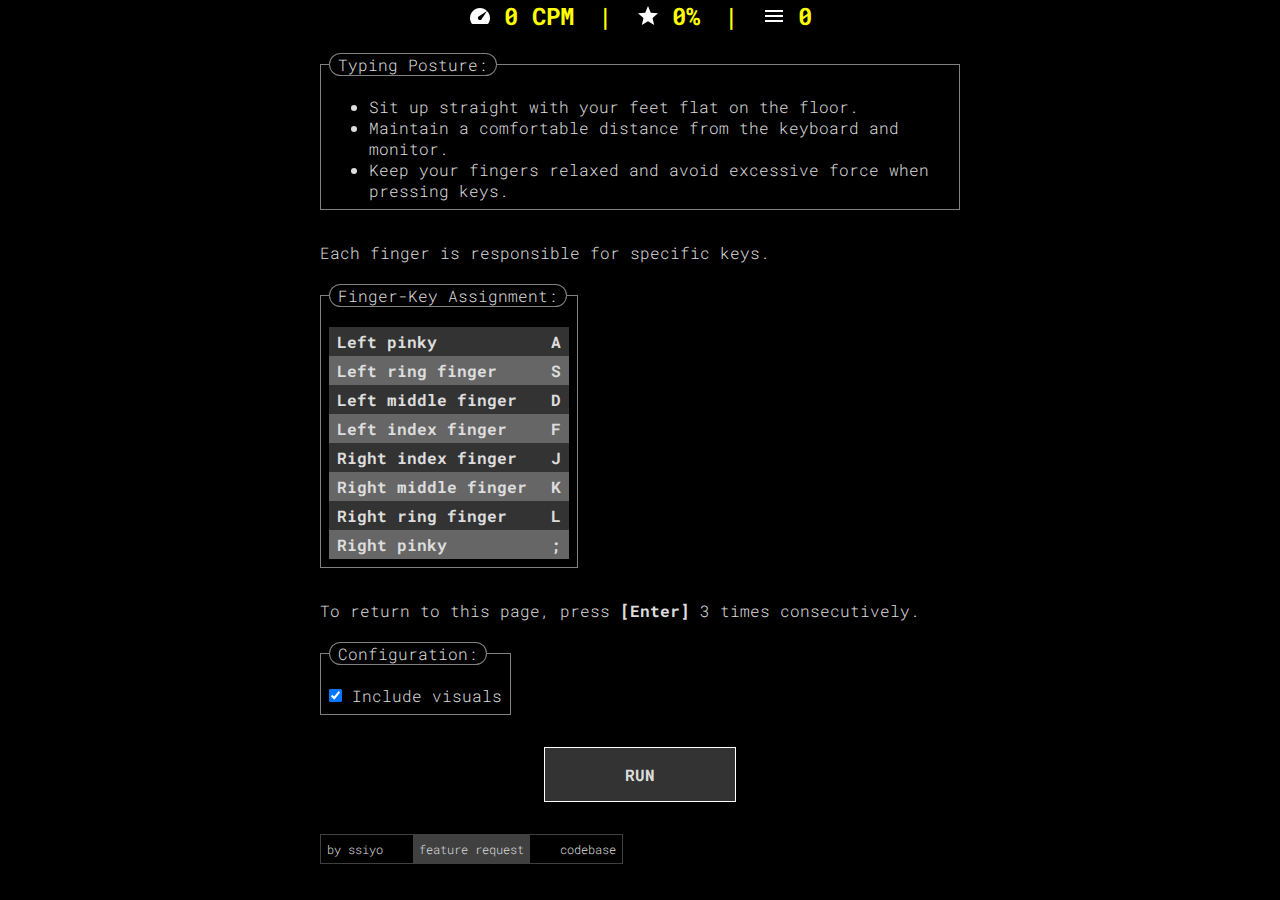
==== index.html @ 26d264a7 "redesigned home page" ====
<!DOCTYPE html>
<html>
    <head>
        <!-- Google tag (gtag.js) -->
        <script async src="https://www.googletagmanager.com/gtag/js?id=G-Z5C218RQCH"></script>
        <script>
        window.dataLayer = window.dataLayer || [];
        function gtag(){dataLayer.push(arguments);}
        gtag('js', new Date());

        gtag('config', 'G-Z5C218RQCH');
        </script>
        <!-- END OF Google tag -->

        <title>Yadan</title>
        <link rel="icon" type="image/png" href="icon.png" />
        <link rel="stylesheet" href="font.css" />
        <link rel="stylesheet" href="style.css" />
        <style>
            #best img {
                opacity: 1;
            }
            #best,
            #best span {
                color: yellow;
            }
            section {
                border: 1px solid rgba(255, 255, 255, 0.5);
                padding: 0.5em;
                margin: 2em 0;
                width: fit-content;
                display: flex;
                flex-direction: column;
            }
            section > span:first-child {
                position: relative;
                transform: translateY(-1.25em);
                background-color: black;
                padding: 0 0.5em;
                width: fit-content;
                border: 1px solid rgba(255, 255, 255, 0.5);
                border-radius: 1em;
            }
            table {
                border-spacing: 0;
            }
            td {
                padding: 0.25em 0.5em;
                color: inherit;
                font-weight: bold;
            }
            td:nth-child(2) {
                padding-left: 1em;
            }
            tr:nth-child(even) {
                background-color: rgba(255, 255, 255, 0.4);
            }
            tr:nth-child(odd) {
                background-color: rgba(255, 255, 255, 0.2);
            }

            button {
                display: block;
                margin: 0 auto;
                padding: 1em 5em;
                font-size: 100%;
                font-weight: bold;
                text-transform: uppercase;
                border: none;

                background-color: #333;
                border: 1px solid white;

                cursor: pointer;
            }
            button:hover {
                background-color: white;
                color: black;
            }

            #sign {
                display: flex;
                align-items: center;
                gap: 1.5em;
                border: 1px solid rgba(255, 255, 255, 0.25);
                width: fit-content;
                margin-top: 2em;
            }

            #sign a {
                padding: 0.5em;
                font-size: 12px;
                text-decoration: none;
            }
            #sign a:nth-child(even) {
                background-color: rgba(255, 255, 255, 0.25);
            }
            #sign a:hover {
                text-decoration: underline;
            }
        </style>
        <link href="app.webmanifest" rel="manifest" />
        <script src="register-sw.js"></script>
    </head>

    <body>
        <h1 id="best">
            <span>
                <img src="svg/speed.svg" />
                <span><span id="best-speed">0</span> CPM</span>
            </span>
            |
            <span>
                <img src="svg/grade.svg" />
                <span> <span id="best-accuracy">0</span>%</span>
            </span>
            |
            <span>
                <img src="svg/menu.svg" />
                <span><span id="best-lines-count">0</span></span>
            </span>
        </h1>
        <section>
            <span>Typing Posture:</span>
            <ul>
                <li>Sit up straight with your feet flat on the floor.</li>
                <li>
                    Maintain a comfortable distance from the keyboard and
                    monitor.
                </li>
                <li>
                    Keep your fingers relaxed and avoid excessive force when
                    pressing keys.
                </li>
            </ul>
        </section>

        <span>Each finger is responsible for specific keys.</span>
        <section>
            <span>Finger-Key Assignment:</span>
            <table>
                <tr>
                    <td>Left pinky</td>
                    <td>A</td>
                </tr>
                <tr>
                    <td>Left ring finger</td>
                    <td>S</td>
                </tr>
                <tr>
                    <td>Left middle finger</td>
                    <td>D</td>
                </tr>
                <tr>
                    <td>Left index finger</td>
                    <td>F</td>
                </tr>
                <tr>
                    <td>Right index finger</td>
                    <td>J</td>
                </tr>
                <tr>
                    <td>Right middle finger</td>
                    <td>K</td>
                </tr>
                <tr>
                    <td>Right ring finger</td>
                    <td>L</td>
                </tr>
                <tr>
                    <td>Right pinky</td>
                    <td>;</td>
                </tr>
            </table>
        </section>

        <span>
            To return to this page, press <b>[Enter]</b> 3 times consecutively.
        </span>

        <section>
            <span>Configuration:</span>
            <label for="vfx">
                <input id="vfx" type="checkbox" checked />
                Include visuals
            </label>
        </section>

        <button onclick="startPractice()">run</button>

        <div id="sign">
            <a href="https://github.com/ssiyo" target="_blank"> by ssiyo </a>
            <a href="https://github.com/ssiyo/yadan/issues/new" target="_blank">
                feature request
            </a>
            <a href="https://github.com/ssiyo/yadan" target="_blank">
                codebase
            </a>
        </div>

        <script>
            function byid(id) {
                return document.getElementById(id);
            }
            function updateBestScore() {
                // get values from session
                byid("best-lines-count").textContent =
                    sessionStorage.getItem("best-lines-count") || 0;
                byid("best-speed").textContent =
                    sessionStorage.getItem("best-speed") || 0;
                byid("best-accuracy").textContent =
                    sessionStorage.getItem("best-accuracy") || 0;
            }
            function startPractice() {
                sessionStorage.setItem(
                    "include-vfx",
                    document.getElementById("vfx").checked
                );
                location.href = "practice.html";
            }
            updateBestScore();
        </script>
    </body>
</html>
---- font.css ----
* {
    font-family: RobotoMono;
}

/* Regular */
@font-face {
    font-family: "RobotoMono";
    src: url("fonts/RobotoMono-Light.ttf") format("truetype");
    font-display: swap;
}

/* Bold */
@font-face {
    font-family: "RobotoMono";
    src: url("fonts/RobotoMono-Bold.ttf") format("truetype");
    font-weight: bold;
    font-display: swap;
}

/* Italic */
@font-face {
    font-family: "RobotoMono";
    src: url("fonts/RobotoMono-Italic.ttf") format("truetype");
    font-style: italic;
    font-display: swap;
}
---- style.css ----
.hidden {
    display: none !important;
}
* {
    background-color: transparent;
    color: #ddd;
    box-sizing: border-box;
    margin: 0;
}

body {
    background-color: black;
    max-width: 40em;
    margin: 0 auto;
}

h1 {
    margin: 0;
    text-align: center;
    font-size: x-large;
    display: flex;
    align-items: center;
    justify-content: center;
    gap: 1em;
}
h1 > span {
    display: flex;
    align-items: center;
    justify-content: center;
    gap: 0.5em;
}
#best span,
#best {
    color: #550;
}
#best img {
    opacity: 0.25;
}
#keyboard {
    display: flex;
    flex-direction: column;
    border-top: 1px solid grey;
}
#keyboard,
.keys-line {
    gap: 0.1em;
}
.keys-line {
    min-height: 1.5em;
    display: flex;
    justify-content: space-between;
}
.keys-line span {
    width: 100%;
    display: flex;
    justify-content: center;
    align-items: center;
    padding: 0.5em 0;
    font-weight: bold;
    border: 1px solid #333;
    opacity: 0.5;
}
.pinky {
    background-color: #900;
}
.ring {
    background-color: #990;
}
.middle {
    background-color: #090;
}
.lpointer {
    background-color: #909;
}
.rpointer {
    background-color: #009;
}

span.pinky,
span.ring,
span.middle,
span.lpointer,
span.rpointer {
    opacity: 1;
}
.keys-line .pressed {
    opacity: 0.2;
}

#to-type {
    padding: 4em 0;
    display: flex;
    justify-content: center;
    align-items: center;
}

#to-type.yah {
    animation: yah 0.2s forwards;
}
#to-type.nah {
    animation: nah 0.2s forwards;
}
/* HAH is for beating the top score */
#to-type.hah {
    animation: hah 0.2s forwards;
}
@keyframes hah {
    50% {
        background-color: rgba(255, 255, 0, 0.1);
    }
}

@keyframes yah {
    50% {
        background-color: rgba(0, 255, 0, 0.1);
    }
}
@keyframes nah {
    50% {
        background-color: rgba(255, 0, 0, 0.1);
    }
}

#to-type pre {
    font-size: 22px;
    margin: 0;
}
#to-type pre .correct {
    background-color: #050;
    opacity: 0.5;
}
#to-type pre span.incorrect {
    background-color: #500;
    opacity: 0.5;
}
#to-type pre span.current {
    border-left: 3px solid white;
}
#to-type pre span {
    padding: 0 0.2em;
    opacity: 1;
}

#CapsLock {
    padding-left: 1.75em;
    padding-right: 1.75em;
}
#Tab {
    padding-left: 1.25em;
    padding-right: 1.25em;
}
#LShift {
    padding: 0 0.5em;
}
#RShift {
    padding-left: 1.75em;
    padding-right: 1.75em;
}
#Space-bar {
    padding-left: 6em;
    padding-right: 6em;
}
#A,
#S,
#D,
#F,
#J,
#K,
#L,
#\; {
    border-color: white;
}

img {
    min-width: 24px;
    min-height: 24px;
}
#RCtrl,
#LCtrl,
#RShift,
#LShift {
    font-size: 14px;
}
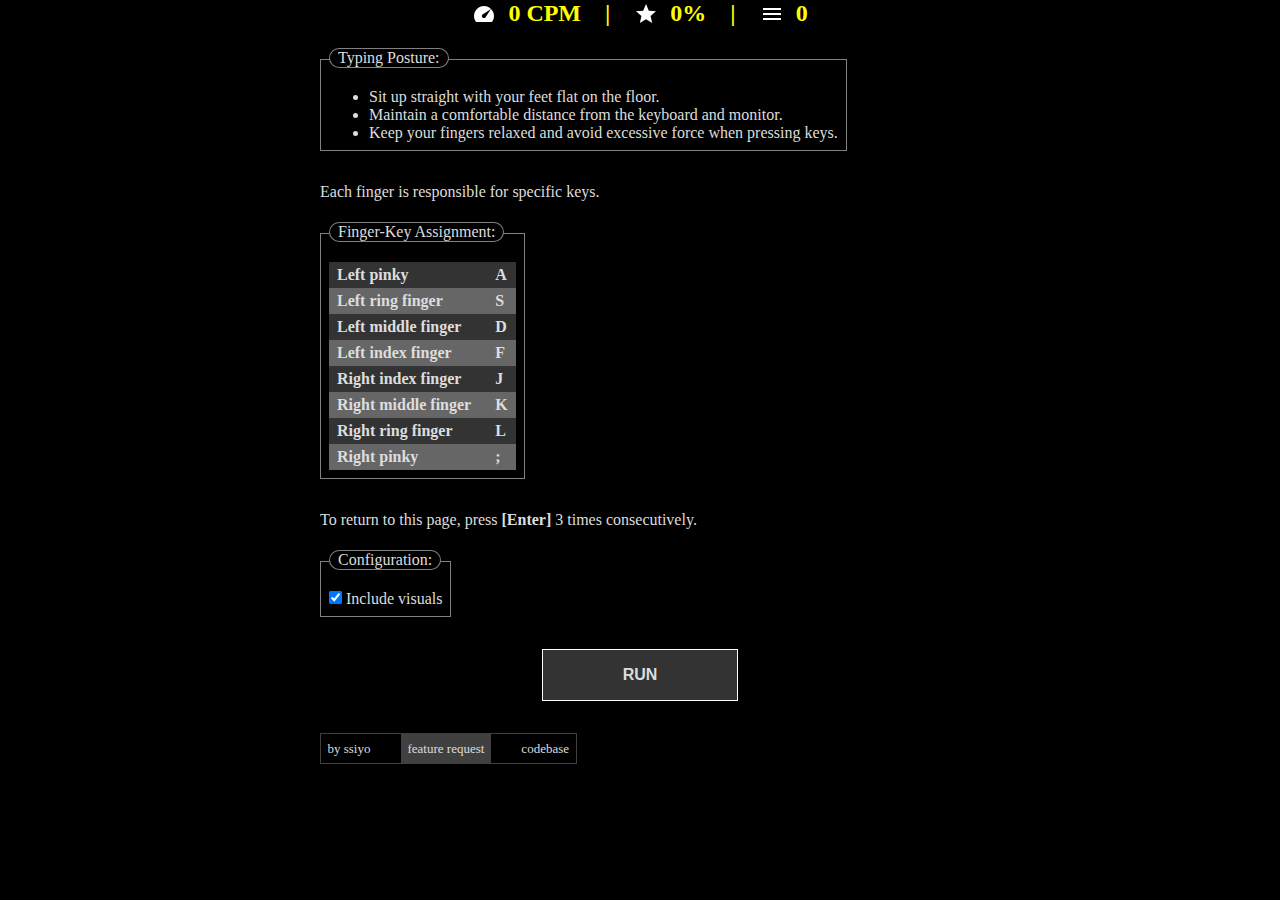
==== commit 9c8de8ff: "font preloading" ====
--- a/index.html
+++ b/index.html
@@ -2,19 +2,23 @@
 <html>
     <head>
         <!-- Google tag (gtag.js) -->
-        <script async src="https://www.googletagmanager.com/gtag/js?id=G-Z5C218RQCH"></script>
+        <script
+            async
+            src="https://www.googletagmanager.com/gtag/js?id=G-Z5C218RQCH"
+        ></script>
         <script>
-        window.dataLayer = window.dataLayer || [];
-        function gtag(){dataLayer.push(arguments);}
-        gtag('js', new Date());
-
-        gtag('config', 'G-Z5C218RQCH');
+            window.dataLayer = window.dataLayer || [];
+            function gtag() {
+                dataLayer.push(arguments);
+            }
+            gtag("js", new Date());
+
+            gtag("config", "G-Z5C218RQCH");
         </script>
         <!-- END OF Google tag -->
 
         <title>Yadan</title>
         <link rel="icon" type="image/png" href="icon.png" />
-        <link rel="stylesheet" href="font.css" />
         <link rel="stylesheet" href="style.css" />
         <style>
             #best img {
@@ -89,7 +93,7 @@
 
             #sign a {
                 padding: 0.5em;
-                font-size: 12px;
+                font-size: small;
                 text-decoration: none;
             }
             #sign a:nth-child(even) {
@@ -99,8 +103,26 @@
                 text-decoration: underline;
             }
         </style>
+        <link rel="preload" as="style" href="font.css" />
+        <link
+            rel="preload"
+            href="fonts/RobotoMono-Bold.ttf"
+            as="font"
+            type="font/ttf"
+        />
+        <link
+            rel="preload"
+            href="fonts/RobotoMono-Italic.ttf"
+            as="font"
+            type="font/ttf"
+        />
+        <link
+            rel="preload"
+            href="fonts/RobotoMono-Light.ttf"
+            as="font"
+            type="font/ttf"
+        />
         <link href="app.webmanifest" rel="manifest" />
-        <script src="register-sw.js"></script>
     </head>
 
     <body>
@@ -206,10 +228,12 @@
                 // get values from session
                 byid("best-lines-count").textContent =
                     sessionStorage.getItem("best-lines-count") || 0;
-                byid("best-speed").textContent =
-                    sessionStorage.getItem("best-speed") || 0;
-                byid("best-accuracy").textContent =
-                    sessionStorage.getItem("best-accuracy") || 0;
+                byid("best-speed").textContent = Math.floor(
+                    sessionStorage.getItem("best-speed") || 0
+                );
+                byid("best-accuracy").textContent = Math.floor(
+                    (sessionStorage.getItem("best-accuracy") || 0) * 100
+                );
             }
             function startPractice() {
                 sessionStorage.setItem(
@@ -220,5 +244,6 @@
             }
             updateBestScore();
         </script>
-    </body>
+    	<script src="register-sw.js"></script>
+	</body>
 </html>
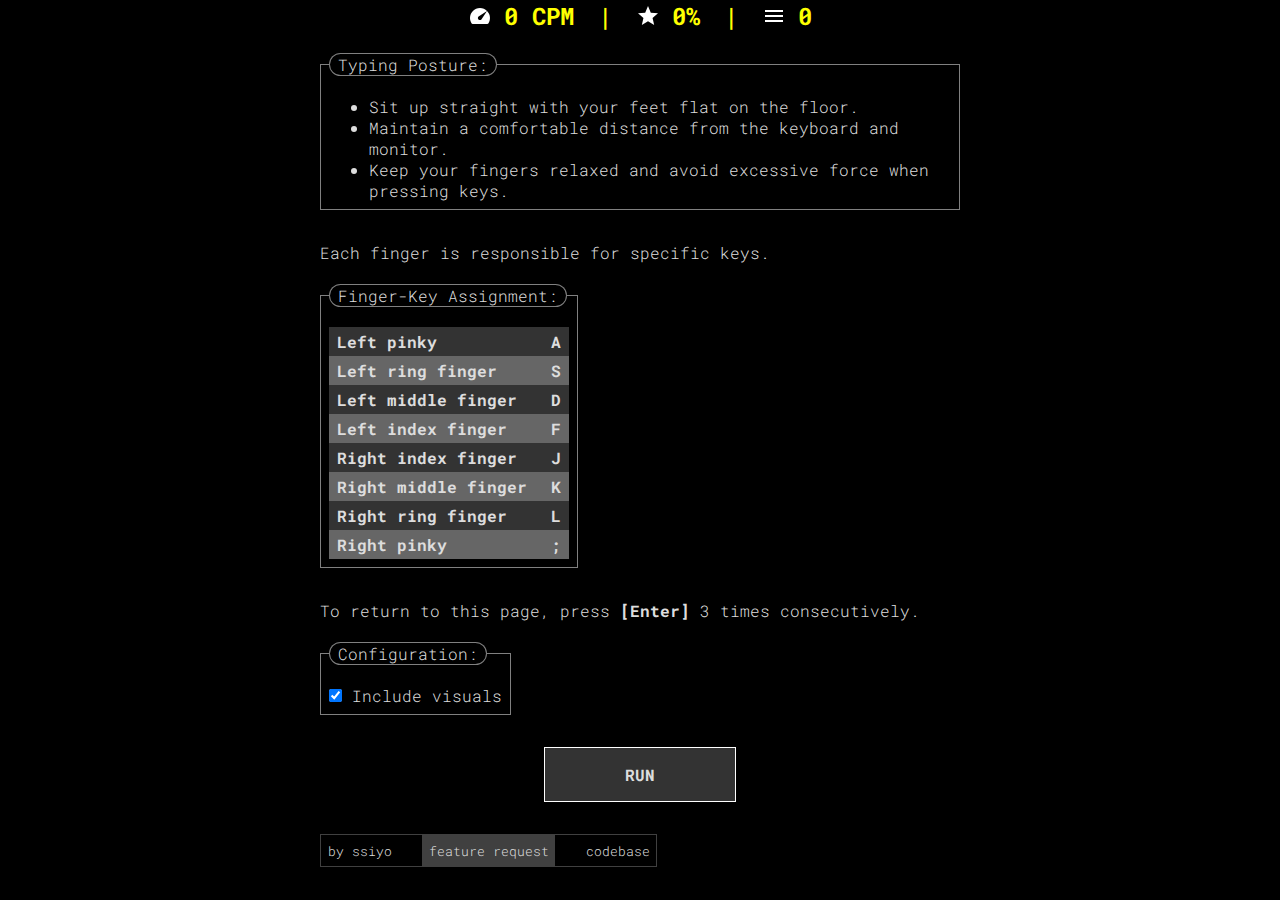
==== commit 68141ea8: "new icon" ====
--- a/index.html
+++ b/index.html
@@ -19,6 +19,7 @@
 
         <title>Yadan</title>
         <link rel="icon" type="image/png" href="icon.png" />
+        <link rel="stylesheet" href="font.css" />
         <link rel="stylesheet" href="style.css" />
         <style>
             #best img {
@@ -103,26 +104,26 @@
                 text-decoration: underline;
             }
         </style>
-        <link rel="preload" as="style" href="font.css" />
+        <link href="app.webmanifest" rel="manifest" />
+        <script src="register-sw.js"></script>
         <link
             rel="preload"
-            href="fonts/RobotoMono-Bold.ttf"
+            href="./fonts/RobotoMono-Bold.ttf"
             as="font"
             type="font/ttf"
         />
         <link
             rel="preload"
-            href="fonts/RobotoMono-Italic.ttf"
+            href="./fonts/RobotoMono-Italic.ttf"
             as="font"
             type="font/ttf"
         />
         <link
             rel="preload"
-            href="fonts/RobotoMono-Light.ttf"
+            href="./fonts/RobotoMono-Light.ttf"
             as="font"
             type="font/ttf"
         />
-        <link href="app.webmanifest" rel="manifest" />
     </head>
 
     <body>
@@ -228,12 +229,10 @@
                 // get values from session
                 byid("best-lines-count").textContent =
                     sessionStorage.getItem("best-lines-count") || 0;
-                byid("best-speed").textContent = Math.floor(
-                    sessionStorage.getItem("best-speed") || 0
-                );
-                byid("best-accuracy").textContent = Math.floor(
-                    (sessionStorage.getItem("best-accuracy") || 0) * 100
-                );
+                byid("best-speed").textContent =
+                    sessionStorage.getItem("best-speed") || 0;
+                byid("best-accuracy").textContent =
+                    sessionStorage.getItem("best-accuracy") || 0;
             }
             function startPractice() {
                 sessionStorage.setItem(
@@ -244,6 +243,5 @@
             }
             updateBestScore();
         </script>
-    	<script src="register-sw.js"></script>
-	</body>
+    </body>
 </html>
--- a/style.css
+++ b/style.css
@@ -94,9 +94,10 @@
     align-items: center;
 }
 
-#to-type.yah {
-    animation: yah 0.2s forwards;
-}
+/* #to-type.yah { */
+    /* no difference for accurate answers */
+    /* animation: yah 0.2s forwards; */
+/* } */
 #to-type.nah {
     animation: nah 0.2s forwards;
 }
@@ -110,11 +111,6 @@
     }
 }
 
-@keyframes yah {
-    50% {
-        background-color: rgba(0, 255, 0, 0.1);
-    }
-}
 @keyframes nah {
     50% {
         background-color: rgba(255, 0, 0, 0.1);
@@ -126,7 +122,7 @@
     margin: 0;
 }
 #to-type pre .correct {
-    background-color: #050;
+    background-color: rgba(255, 255, 255, 0.1);
     opacity: 0.5;
 }
 #to-type pre span.incorrect {
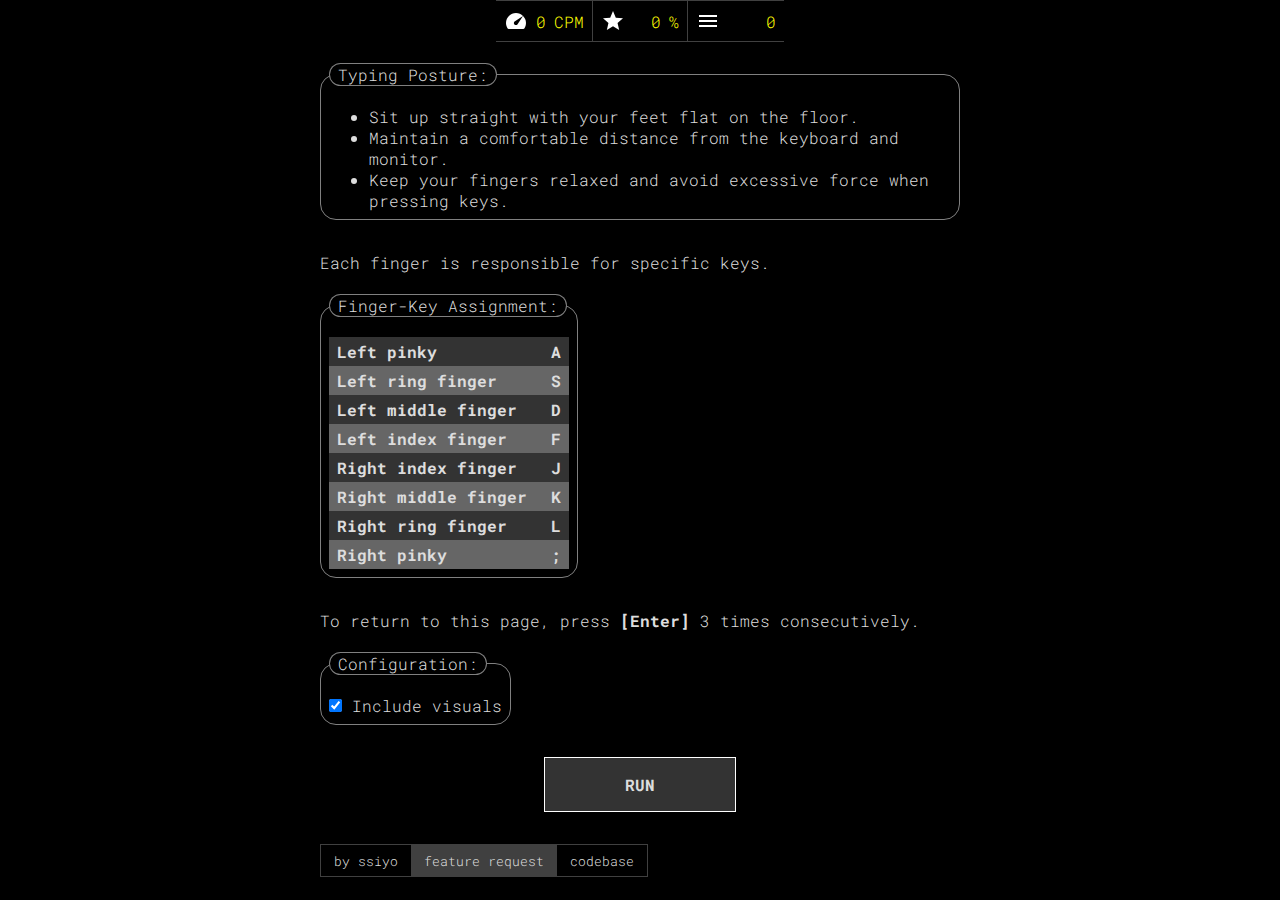
==== commit b217bb20: "rounded keys" ====
--- a/index.html
+++ b/index.html
@@ -1,247 +1,247 @@
 <!DOCTYPE html>
 <html>
-    <head>
-        <!-- Google tag (gtag.js) -->
-        <script
-            async
-            src="https://www.googletagmanager.com/gtag/js?id=G-Z5C218RQCH"
-        ></script>
-        <script>
-            window.dataLayer = window.dataLayer || [];
-            function gtag() {
-                dataLayer.push(arguments);
-            }
-            gtag("js", new Date());
-
-            gtag("config", "G-Z5C218RQCH");
-        </script>
-        <!-- END OF Google tag -->
-
-        <title>Yadan</title>
-        <link rel="icon" type="image/png" href="icon.png" />
-        <link rel="stylesheet" href="font.css" />
-        <link rel="stylesheet" href="style.css" />
-        <style>
-            #best img {
-                opacity: 1;
-            }
-            #best,
-            #best span {
-                color: yellow;
-            }
-            section {
-                border: 1px solid rgba(255, 255, 255, 0.5);
-                padding: 0.5em;
-                margin: 2em 0;
-                width: fit-content;
-                display: flex;
-                flex-direction: column;
-            }
-            section > span:first-child {
-                position: relative;
-                transform: translateY(-1.25em);
-                background-color: black;
-                padding: 0 0.5em;
-                width: fit-content;
-                border: 1px solid rgba(255, 255, 255, 0.5);
-                border-radius: 1em;
-            }
-            table {
-                border-spacing: 0;
-            }
-            td {
-                padding: 0.25em 0.5em;
-                color: inherit;
-                font-weight: bold;
-            }
-            td:nth-child(2) {
-                padding-left: 1em;
-            }
-            tr:nth-child(even) {
-                background-color: rgba(255, 255, 255, 0.4);
-            }
-            tr:nth-child(odd) {
-                background-color: rgba(255, 255, 255, 0.2);
-            }
-
-            button {
-                display: block;
-                margin: 0 auto;
-                padding: 1em 5em;
-                font-size: 100%;
-                font-weight: bold;
-                text-transform: uppercase;
-                border: none;
-
-                background-color: #333;
-                border: 1px solid white;
-
-                cursor: pointer;
-            }
-            button:hover {
-                background-color: white;
-                color: black;
-            }
-
-            #sign {
-                display: flex;
-                align-items: center;
-                gap: 1.5em;
-                border: 1px solid rgba(255, 255, 255, 0.25);
-                width: fit-content;
-                margin-top: 2em;
-            }
-
-            #sign a {
-                padding: 0.5em;
-                font-size: small;
-                text-decoration: none;
-            }
-            #sign a:nth-child(even) {
-                background-color: rgba(255, 255, 255, 0.25);
-            }
-            #sign a:hover {
-                text-decoration: underline;
-            }
-        </style>
-        <link href="app.webmanifest" rel="manifest" />
-        <script src="register-sw.js"></script>
-        <link
-            rel="preload"
-            href="./fonts/RobotoMono-Bold.ttf"
-            as="font"
-            type="font/ttf"
-        />
-        <link
-            rel="preload"
-            href="./fonts/RobotoMono-Italic.ttf"
-            as="font"
-            type="font/ttf"
-        />
-        <link
-            rel="preload"
-            href="./fonts/RobotoMono-Light.ttf"
-            as="font"
-            type="font/ttf"
-        />
-    </head>
-
-    <body>
-        <h1 id="best">
-            <span>
-                <img src="svg/speed.svg" />
-                <span><span id="best-speed">0</span> CPM</span>
-            </span>
-            |
-            <span>
-                <img src="svg/grade.svg" />
-                <span> <span id="best-accuracy">0</span>%</span>
-            </span>
-            |
-            <span>
-                <img src="svg/menu.svg" />
-                <span><span id="best-lines-count">0</span></span>
-            </span>
-        </h1>
-        <section>
-            <span>Typing Posture:</span>
-            <ul>
-                <li>Sit up straight with your feet flat on the floor.</li>
-                <li>
-                    Maintain a comfortable distance from the keyboard and
-                    monitor.
-                </li>
-                <li>
-                    Keep your fingers relaxed and avoid excessive force when
-                    pressing keys.
-                </li>
-            </ul>
-        </section>
-
-        <span>Each finger is responsible for specific keys.</span>
-        <section>
-            <span>Finger-Key Assignment:</span>
-            <table>
-                <tr>
-                    <td>Left pinky</td>
-                    <td>A</td>
-                </tr>
-                <tr>
-                    <td>Left ring finger</td>
-                    <td>S</td>
-                </tr>
-                <tr>
-                    <td>Left middle finger</td>
-                    <td>D</td>
-                </tr>
-                <tr>
-                    <td>Left index finger</td>
-                    <td>F</td>
-                </tr>
-                <tr>
-                    <td>Right index finger</td>
-                    <td>J</td>
-                </tr>
-                <tr>
-                    <td>Right middle finger</td>
-                    <td>K</td>
-                </tr>
-                <tr>
-                    <td>Right ring finger</td>
-                    <td>L</td>
-                </tr>
-                <tr>
-                    <td>Right pinky</td>
-                    <td>;</td>
-                </tr>
-            </table>
-        </section>
-
-        <span>
-            To return to this page, press <b>[Enter]</b> 3 times consecutively.
+
+<head>
+    <!-- Google tag (gtag.js) -->
+    <script async src="https://www.googletagmanager.com/gtag/js?id=G-Z5C218RQCH"></script>
+    <script>
+        window.dataLayer = window.dataLayer || [];
+        function gtag() {
+            dataLayer.push(arguments);
+        }
+        gtag("js", new Date());
+
+        gtag("config", "G-Z5C218RQCH");
+    </script>
+    <!-- END OF Google tag -->
+    <title>Yadan</title>
+    <link rel="icon" type="image/png" href="icon.png" />
+    <link rel="stylesheet" href="font.css" />
+    <link rel="stylesheet" href="style.css" />
+    <style>
+        #scores-container>span:nth-child(4) *,
+        #scores-container>span:nth-child(5) *,
+        #scores-container>span:nth-child(6) * {
+            opacity: 1;
+        }
+
+        section {
+            border: 1px solid rgba(255, 255, 255, 0.5);
+            border-radius: 1em;
+            padding: 0.5em;
+            margin: 2em 0;
+            width: fit-content;
+            display: flex;
+            flex-direction: column;
+        }
+
+        section>span:first-child {
+            position: relative;
+            transform: translateY(-1.25em);
+            background-color: black;
+            padding: 0 0.5em;
+            width: fit-content;
+            border: 1px solid rgba(255, 255, 255, 0.5);
+            border-radius: 1em;
+        }
+
+        table {
+            border-spacing: 0;
+        }
+
+        td {
+            padding: 0.25em 0.5em;
+            color: inherit;
+            font-weight: bold;
+        }
+
+        td:nth-child(2) {
+            padding-left: 1em;
+        }
+
+        tr:nth-child(even) {
+            background-color: rgba(255, 255, 255, 0.4);
+        }
+
+        tr:nth-child(odd) {
+            background-color: rgba(255, 255, 255, 0.2);
+        }
+
+        button {
+            display: block;
+            margin: 0 auto;
+            padding: 1em 5em;
+            font-size: 100%;
+            font-weight: bold;
+            text-transform: uppercase;
+            border: none;
+
+            background-color: #333;
+            border: 1px solid white;
+
+            cursor: pointer;
+        }
+
+        button:hover {
+            background-color: white;
+            color: black;
+        }
+
+        #sign {
+            display: flex;
+            align-items: center;
+            border: 1px solid rgba(255, 255, 255, 0.25);
+            width: fit-content;
+            margin-top: 2em;
+        }
+
+        #sign a {
+            padding: 0.5em 1em;
+            font-size: small;
+            text-decoration: none;
+        }
+
+        #sign a:nth-child(even) {
+            background-color: rgba(255, 255, 255, 0.25);
+        }
+
+        #sign a:hover {
+            text-decoration: underline;
+        }
+
+        .score-grid {
+            display: grid;
+            grid-template-columns: 1fr 1fr;
+            gap: 0.5em;
+        }
+    </style>
+    <link href="app.webmanifest" rel="manifest" />
+</head>
+
+<body>
+    <div id="scores-container">
+        <span class="hidden" id="current-speed"></span>
+        <span class="hidden" id="current-accuracy"></span>
+        <span class="hidden" id="current-lines-count"></span>
+
+        <span id="best-speed">
+            <img src="svg/speed.svg" />
+            <span class="num"></span>
+            <span>CPM</span>
         </span>
-
-        <section>
-            <span>Configuration:</span>
-            <label for="vfx">
-                <input id="vfx" type="checkbox" checked />
-                Include visuals
-            </label>
-        </section>
-
-        <button onclick="startPractice()">run</button>
-
-        <div id="sign">
-            <a href="https://github.com/ssiyo" target="_blank"> by ssiyo </a>
-            <a href="https://github.com/ssiyo/yadan/issues/new" target="_blank">
-                feature request
-            </a>
-            <a href="https://github.com/ssiyo/yadan" target="_blank">
-                codebase
-            </a>
-        </div>
-
-        <script>
-            function byid(id) {
-                return document.getElementById(id);
-            }
-            function updateBestScore() {
-                // get values from session
-                byid("best-lines-count").textContent =
-                    sessionStorage.getItem("best-lines-count") || 0;
-                byid("best-speed").textContent =
-                    sessionStorage.getItem("best-speed") || 0;
-                byid("best-accuracy").textContent =
-                    sessionStorage.getItem("best-accuracy") || 0;
-            }
-            function startPractice() {
-                sessionStorage.setItem(
-                    "include-vfx",
-                    document.getElementById("vfx").checked
-                );
-                location.href = "practice.html";
-            }
-            updateBestScore();
-        </script>
-    </body>
-</html>
+        <span id="best-accuracy">
+            <img src="svg/grade.svg" />
+            <span class="num"></span>
+            <span>%</span>
+        </span>
+        <span id="best-lines-count">
+            <img src="svg/menu.svg" />
+            <span class="num"></span>
+        </span>
+    </div>
+    <section>
+        <span>Typing Posture:</span>
+        <ul>
+            <li>Sit up straight with your feet flat on the floor.</li>
+            <li>
+                Maintain a comfortable distance from the keyboard and
+                monitor.
+            </li>
+            <li>
+                Keep your fingers relaxed and avoid excessive force when
+                pressing keys.
+            </li>
+        </ul>
+    </section>
+
+    <span>Each finger is responsible for specific keys.</span>
+    <section>
+        <span>Finger-Key Assignment:</span>
+        <table>
+            <tr>
+                <td>Left pinky</td>
+                <td>A</td>
+            </tr>
+            <tr>
+                <td>Left ring finger</td>
+                <td>S</td>
+            </tr>
+            <tr>
+                <td>Left middle finger</td>
+                <td>D</td>
+            </tr>
+            <tr>
+                <td>Left index finger</td>
+                <td>F</td>
+            </tr>
+            <tr>
+                <td>Right index finger</td>
+                <td>J</td>
+            </tr>
+            <tr>
+                <td>Right middle finger</td>
+                <td>K</td>
+            </tr>
+            <tr>
+                <td>Right ring finger</td>
+                <td>L</td>
+            </tr>
+            <tr>
+                <td>Right pinky</td>
+                <td>;</td>
+            </tr>
+        </table>
+    </section>
+
+    <span>
+        To return to this page, press <b>[Enter]</b> 3 times consecutively.
+    </span>
+
+    <section>
+        <span>Configuration:</span>
+        <label for="vfx">
+            <input id="vfx" type="checkbox" checked />
+            Include visuals
+        </label>
+    </section>
+
+    <button onclick="startPractice()">run</button>
+
+    <div id="sign">
+        <a href="https://github.com/ssiyo" target="_blank"> by ssiyo </a>
+        <a href="https://github.com/ssiyo/yadan/issues/new" target="_blank">
+            feature request
+        </a>
+        <a href="https://github.com/ssiyo/yadan" target="_blank">
+            codebase
+        </a>
+    </div>
+
+    <script>
+        function byid(id) {
+            return document.getElementById(id);
+        }
+        function updateBestScore() {
+            // get values from session
+            byid("best-lines-count").querySelector(".num").textContent =
+                sessionStorage.getItem("best-lines-count") || 0;
+            byid("best-speed").querySelector(".num").textContent = Math.floor(
+                sessionStorage.getItem("best-speed") || 0
+            );
+            byid("best-accuracy").querySelector(".num").textContent = Math.floor(
+                (sessionStorage.getItem("best-accuracy") || 0) * 100
+            );
+        }
+        function startPractice() {
+            sessionStorage.setItem(
+                "include-vfx",
+                document.getElementById("vfx").checked
+            );
+            location.href = "practice.html";
+        }
+        updateBestScore();
+    </script>
+    <script src="register-sw.js"></script>
+</body>
+
+</html>--- a/style.css
+++ b/style.css
@@ -1,6 +1,7 @@
 .hidden {
     display: none !important;
 }
+
 * {
     background-color: transparent;
     color: #ddd;
@@ -14,43 +15,64 @@
     margin: 0 auto;
 }
 
-h1 {
-    margin: 0;
-    text-align: center;
-    font-size: x-large;
+
+#scores-container {
+    width: fit-content;
+    margin: 0 auto;
+    display: grid;
+    grid-template-columns: repeat(3, 1fr);
+}
+#scores-container >span {
+    padding: 0.5em;
+}
+
+#scores-container > span:nth-child(2),#scores-container > span:nth-child(5) {
+    border-left: 1px solid rgba(255, 255, 255, 0.25);
+    border-right: 1px solid rgba(255, 255, 255, 0.25);
+}
+
+#scores-container > span:nth-child(4) *,
+#scores-container > span:nth-child(5) *,
+#scores-container > span:nth-child(6) * {
+    color: #ff0;
+    opacity: 0.25;
+}
+#scores-container > span:nth-child(4) ,
+#scores-container > span:nth-child(5) ,
+#scores-container > span:nth-child(6)  {
+    border-top: 1px solid rgba(255, 255, 255, 0.25);
+    border-bottom: 1px solid rgba(255, 255, 255, 0.25);
+}
+
+#scores-container >span {
     display: flex;
     align-items: center;
-    justify-content: center;
-    gap: 1em;
-}
-h1 > span {
-    display: flex;
-    align-items: center;
-    justify-content: center;
     gap: 0.5em;
 }
-#best span,
-#best {
-    color: #550;
-}
-#best img {
-    opacity: 0.25;
-}
+#scores-container img {
+    margin-right: auto;
+}
+
 #keyboard {
     display: flex;
     flex-direction: column;
     border-top: 1px solid grey;
 }
+
 #keyboard,
 .keys-line {
     gap: 0.1em;
 }
+
 .keys-line {
     min-height: 1.5em;
     display: flex;
     justify-content: space-between;
 }
+
 .keys-line span {
+    border-radius: 8px;
+
     width: 100%;
     display: flex;
     justify-content: center;
@@ -60,20 +82,25 @@
     border: 1px solid #333;
     opacity: 0.5;
 }
+
 .pinky {
-    background-color: #900;
-}
+    background-color: #700;
+}
+
 .ring {
-    background-color: #990;
-}
+    background-color: #770;
+}
+
 .middle {
-    background-color: #090;
-}
+    background-color: #070;
+}
+
 .lpointer {
-    background-color: #909;
-}
+    background-color: #707;
+}
+
 .rpointer {
-    background-color: #009;
+    background-color: #007;
 }
 
 span.pinky,
@@ -83,6 +110,7 @@
 span.rpointer {
     opacity: 1;
 }
+
 .keys-line .pressed {
     opacity: 0.2;
 }
@@ -95,16 +123,18 @@
 }
 
 /* #to-type.yah { */
-    /* no difference for accurate answers */
-    /* animation: yah 0.2s forwards; */
+/* no difference for accurate answers */
+/* animation: yah 0.2s forwards; */
 /* } */
 #to-type.nah {
     animation: nah 0.2s forwards;
 }
+
 /* HAH is for beating the top score */
 #to-type.hah {
     animation: hah 0.2s forwards;
 }
+
 @keyframes hah {
     50% {
         background-color: rgba(255, 255, 0, 0.1);
@@ -121,17 +151,21 @@
     font-size: 22px;
     margin: 0;
 }
+
 #to-type pre .correct {
     background-color: rgba(255, 255, 255, 0.1);
     opacity: 0.5;
 }
+
 #to-type pre span.incorrect {
     background-color: #500;
     opacity: 0.5;
 }
+
 #to-type pre span.current {
     border-left: 3px solid white;
 }
+
 #to-type pre span {
     padding: 0 0.2em;
     opacity: 1;
@@ -141,21 +175,26 @@
     padding-left: 1.75em;
     padding-right: 1.75em;
 }
+
 #Tab {
     padding-left: 1.25em;
     padding-right: 1.25em;
 }
+
 #LShift {
     padding: 0 0.5em;
 }
+
 #RShift {
     padding-left: 1.75em;
     padding-right: 1.75em;
 }
+
 #Space-bar {
     padding-left: 6em;
     padding-right: 6em;
 }
+
 #A,
 #S,
 #D,
@@ -171,9 +210,28 @@
     min-width: 24px;
     min-height: 24px;
 }
-#RCtrl,
-#LCtrl,
-#RShift,
-#LShift {
+
+.control-key {
     font-size: 14px;
 }
+
+#rhand, #lhand {
+    background-color: transparent;
+    width: auto;
+    position: absolute;
+    transform: translateY(-7em);
+    animation: blink 1s infinite;
+}
+
+@keyframes blink {
+    50% {
+        opacity: 0.5;
+    }
+}
+
+#lhand {
+    left: 7em;
+}
+#rhand {
+    right: 8em;
+}
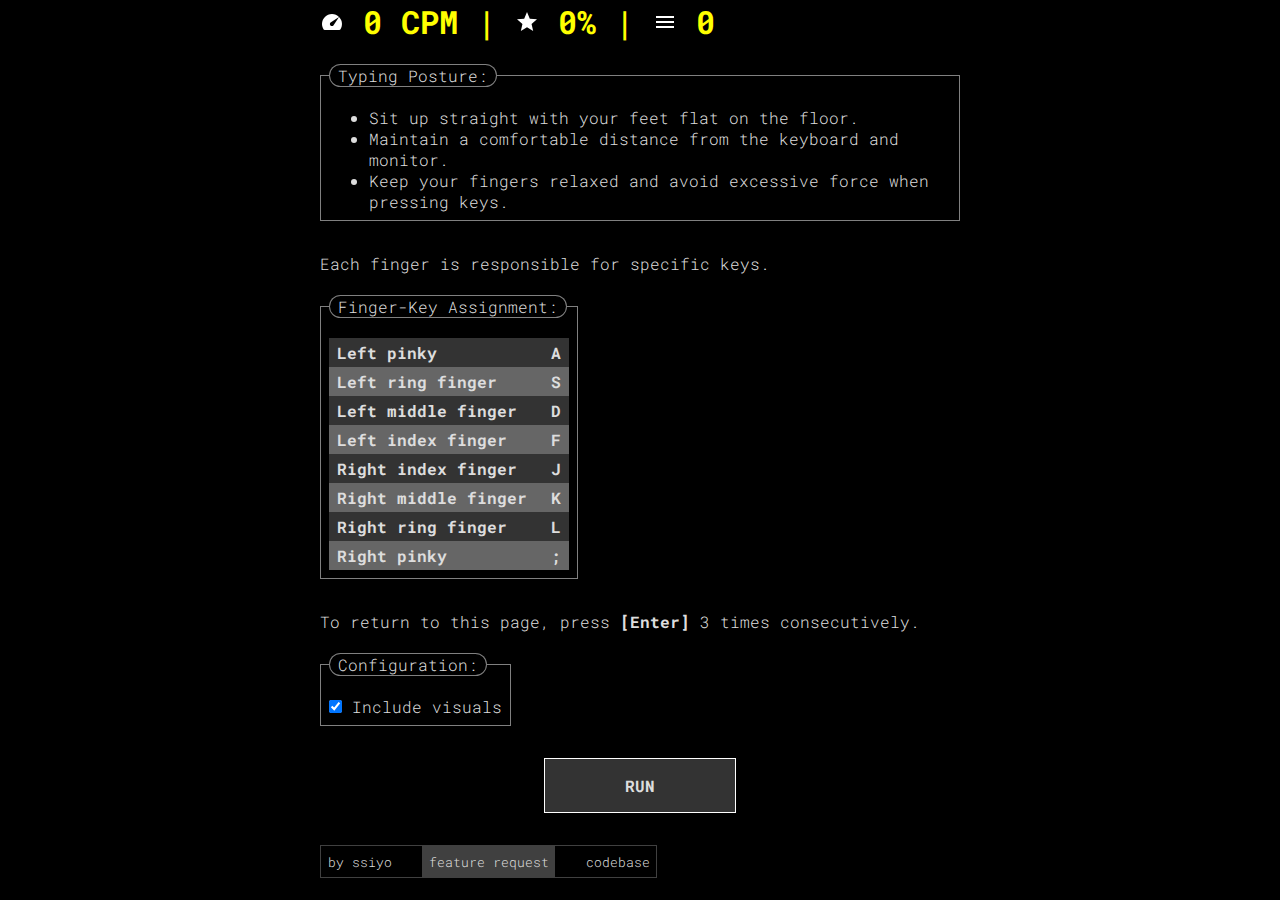
==== commit 80bef042: "'Updated keyboard handling and performance calculation logic'" ====
--- a/index.html
+++ b/index.html
@@ -1,247 +1,231 @@
 <!DOCTYPE html>
 <html>
-
-<head>
-    <!-- Google tag (gtag.js) -->
-    <script async src="https://www.googletagmanager.com/gtag/js?id=G-Z5C218RQCH"></script>
-    <script>
-        window.dataLayer = window.dataLayer || [];
-        function gtag() {
-            dataLayer.push(arguments);
-        }
-        gtag("js", new Date());
-
-        gtag("config", "G-Z5C218RQCH");
-    </script>
-    <!-- END OF Google tag -->
-    <title>Yadan</title>
-    <link rel="icon" type="image/png" href="icon.png" />
-    <link rel="stylesheet" href="font.css" />
-    <link rel="stylesheet" href="style.css" />
-    <style>
-        #scores-container>span:nth-child(4) *,
-        #scores-container>span:nth-child(5) *,
-        #scores-container>span:nth-child(6) * {
-            opacity: 1;
-        }
-
-        section {
-            border: 1px solid rgba(255, 255, 255, 0.5);
-            border-radius: 1em;
-            padding: 0.5em;
-            margin: 2em 0;
-            width: fit-content;
-            display: flex;
-            flex-direction: column;
-        }
-
-        section>span:first-child {
-            position: relative;
-            transform: translateY(-1.25em);
-            background-color: black;
-            padding: 0 0.5em;
-            width: fit-content;
-            border: 1px solid rgba(255, 255, 255, 0.5);
-            border-radius: 1em;
-        }
-
-        table {
-            border-spacing: 0;
-        }
-
-        td {
-            padding: 0.25em 0.5em;
-            color: inherit;
-            font-weight: bold;
-        }
-
-        td:nth-child(2) {
-            padding-left: 1em;
-        }
-
-        tr:nth-child(even) {
-            background-color: rgba(255, 255, 255, 0.4);
-        }
-
-        tr:nth-child(odd) {
-            background-color: rgba(255, 255, 255, 0.2);
-        }
-
-        button {
-            display: block;
-            margin: 0 auto;
-            padding: 1em 5em;
-            font-size: 100%;
-            font-weight: bold;
-            text-transform: uppercase;
-            border: none;
-
-            background-color: #333;
-            border: 1px solid white;
-
-            cursor: pointer;
-        }
-
-        button:hover {
-            background-color: white;
-            color: black;
-        }
-
-        #sign {
-            display: flex;
-            align-items: center;
-            border: 1px solid rgba(255, 255, 255, 0.25);
-            width: fit-content;
-            margin-top: 2em;
-        }
-
-        #sign a {
-            padding: 0.5em 1em;
-            font-size: small;
-            text-decoration: none;
-        }
-
-        #sign a:nth-child(even) {
-            background-color: rgba(255, 255, 255, 0.25);
-        }
-
-        #sign a:hover {
-            text-decoration: underline;
-        }
-
-        .score-grid {
-            display: grid;
-            grid-template-columns: 1fr 1fr;
-            gap: 0.5em;
-        }
-    </style>
-    <link href="app.webmanifest" rel="manifest" />
-</head>
-
-<body>
-    <div id="scores-container">
-        <span class="hidden" id="current-speed"></span>
-        <span class="hidden" id="current-accuracy"></span>
-        <span class="hidden" id="current-lines-count"></span>
-
-        <span id="best-speed">
-            <img src="svg/speed.svg" />
-            <span class="num"></span>
-            <span>CPM</span>
+    <head>
+        <!-- Google tag (gtag.js) -->
+        <script
+            async
+            src="https://www.googletagmanager.com/gtag/js?id=G-Z5C218RQCH"
+        ></script>
+        <script>
+            window.dataLayer = window.dataLayer || [];
+            function gtag() {
+                dataLayer.push(arguments);
+            }
+            gtag("js", new Date());
+
+            gtag("config", "G-Z5C218RQCH");
+        </script>
+        <!-- END OF Google tag -->
+        <title>Yadan</title>
+        <link rel="icon" type="image/png" href="icon.png" />
+        <link rel="stylesheet" href="font.css" />
+        <link rel="stylesheet" href="style.css" />
+        <style>
+            #best img {
+                opacity: 1;
+            }
+            #best,
+            #best span {
+                color: yellow;
+            }
+            section {
+                border: 1px solid rgba(255, 255, 255, 0.5);
+                padding: 0.5em;
+                margin: 2em 0;
+                width: fit-content;
+                display: flex;
+                flex-direction: column;
+            }
+            section > span:first-child {
+                position: relative;
+                transform: translateY(-1.25em);
+                background-color: black;
+                padding: 0 0.5em;
+                width: fit-content;
+                border: 1px solid rgba(255, 255, 255, 0.5);
+                border-radius: 1em;
+            }
+            table {
+                border-spacing: 0;
+            }
+            td {
+                padding: 0.25em 0.5em;
+                color: inherit;
+                font-weight: bold;
+            }
+            td:nth-child(2) {
+                padding-left: 1em;
+            }
+            tr:nth-child(even) {
+                background-color: rgba(255, 255, 255, 0.4);
+            }
+            tr:nth-child(odd) {
+                background-color: rgba(255, 255, 255, 0.2);
+            }
+
+            button {
+                display: block;
+                margin: 0 auto;
+                padding: 1em 5em;
+                font-size: 100%;
+                font-weight: bold;
+                text-transform: uppercase;
+                border: none;
+
+                background-color: #333;
+                border: 1px solid white;
+
+                cursor: pointer;
+            }
+            button:hover {
+                background-color: white;
+                color: black;
+            }
+
+            #sign {
+                display: flex;
+                align-items: center;
+                gap: 1.5em;
+                border: 1px solid rgba(255, 255, 255, 0.25);
+                width: fit-content;
+                margin-top: 2em;
+            }
+
+            #sign a {
+                padding: 0.5em;
+                font-size: small;
+                text-decoration: none;
+            }
+            #sign a:nth-child(even) {
+                background-color: rgba(255, 255, 255, 0.25);
+            }
+            #sign a:hover {
+                text-decoration: underline;
+            }
+        </style>
+        <link href="app.webmanifest" rel="manifest" />
+    </head>
+
+    <body>
+        <h1 id="best">
+            <span>
+                <img src="svg/speed.svg" />
+                <span><span id="best-speed">0</span> CPM</span>
+            </span>
+            |
+            <span>
+                <img src="svg/grade.svg" />
+                <span> <span id="best-accuracy">0</span>%</span>
+            </span>
+            |
+            <span>
+                <img src="svg/menu.svg" />
+                <span><span id="best-lines-count">0</span></span>
+            </span>
+        </h1>
+        <section>
+            <span>Typing Posture:</span>
+            <ul>
+                <li>Sit up straight with your feet flat on the floor.</li>
+                <li>
+                    Maintain a comfortable distance from the keyboard and
+                    monitor.
+                </li>
+                <li>
+                    Keep your fingers relaxed and avoid excessive force when
+                    pressing keys.
+                </li>
+            </ul>
+        </section>
+
+        <span>Each finger is responsible for specific keys.</span>
+        <section>
+            <span>Finger-Key Assignment:</span>
+            <table>
+                <tr>
+                    <td>Left pinky</td>
+                    <td>A</td>
+                </tr>
+                <tr>
+                    <td>Left ring finger</td>
+                    <td>S</td>
+                </tr>
+                <tr>
+                    <td>Left middle finger</td>
+                    <td>D</td>
+                </tr>
+                <tr>
+                    <td>Left index finger</td>
+                    <td>F</td>
+                </tr>
+                <tr>
+                    <td>Right index finger</td>
+                    <td>J</td>
+                </tr>
+                <tr>
+                    <td>Right middle finger</td>
+                    <td>K</td>
+                </tr>
+                <tr>
+                    <td>Right ring finger</td>
+                    <td>L</td>
+                </tr>
+                <tr>
+                    <td>Right pinky</td>
+                    <td>;</td>
+                </tr>
+            </table>
+        </section>
+
+        <span>
+            To return to this page, press <b>[Enter]</b> 3 times consecutively.
         </span>
-        <span id="best-accuracy">
-            <img src="svg/grade.svg" />
-            <span class="num"></span>
-            <span>%</span>
-        </span>
-        <span id="best-lines-count">
-            <img src="svg/menu.svg" />
-            <span class="num"></span>
-        </span>
-    </div>
-    <section>
-        <span>Typing Posture:</span>
-        <ul>
-            <li>Sit up straight with your feet flat on the floor.</li>
-            <li>
-                Maintain a comfortable distance from the keyboard and
-                monitor.
-            </li>
-            <li>
-                Keep your fingers relaxed and avoid excessive force when
-                pressing keys.
-            </li>
-        </ul>
-    </section>
-
-    <span>Each finger is responsible for specific keys.</span>
-    <section>
-        <span>Finger-Key Assignment:</span>
-        <table>
-            <tr>
-                <td>Left pinky</td>
-                <td>A</td>
-            </tr>
-            <tr>
-                <td>Left ring finger</td>
-                <td>S</td>
-            </tr>
-            <tr>
-                <td>Left middle finger</td>
-                <td>D</td>
-            </tr>
-            <tr>
-                <td>Left index finger</td>
-                <td>F</td>
-            </tr>
-            <tr>
-                <td>Right index finger</td>
-                <td>J</td>
-            </tr>
-            <tr>
-                <td>Right middle finger</td>
-                <td>K</td>
-            </tr>
-            <tr>
-                <td>Right ring finger</td>
-                <td>L</td>
-            </tr>
-            <tr>
-                <td>Right pinky</td>
-                <td>;</td>
-            </tr>
-        </table>
-    </section>
-
-    <span>
-        To return to this page, press <b>[Enter]</b> 3 times consecutively.
-    </span>
-
-    <section>
-        <span>Configuration:</span>
-        <label for="vfx">
-            <input id="vfx" type="checkbox" checked />
-            Include visuals
-        </label>
-    </section>
-
-    <button onclick="startPractice()">run</button>
-
-    <div id="sign">
-        <a href="https://github.com/ssiyo" target="_blank"> by ssiyo </a>
-        <a href="https://github.com/ssiyo/yadan/issues/new" target="_blank">
-            feature request
-        </a>
-        <a href="https://github.com/ssiyo/yadan" target="_blank">
-            codebase
-        </a>
-    </div>
-
-    <script>
-        function byid(id) {
-            return document.getElementById(id);
-        }
-        function updateBestScore() {
-            // get values from session
-            byid("best-lines-count").querySelector(".num").textContent =
-                sessionStorage.getItem("best-lines-count") || 0;
-            byid("best-speed").querySelector(".num").textContent = Math.floor(
-                sessionStorage.getItem("best-speed") || 0
-            );
-            byid("best-accuracy").querySelector(".num").textContent = Math.floor(
-                (sessionStorage.getItem("best-accuracy") || 0) * 100
-            );
-        }
-        function startPractice() {
-            sessionStorage.setItem(
-                "include-vfx",
-                document.getElementById("vfx").checked
-            );
-            location.href = "practice.html";
-        }
-        updateBestScore();
-    </script>
-    <script src="register-sw.js"></script>
-</body>
-
-</html>+
+        <section>
+            <span>Configuration:</span>
+            <label for="vfx">
+                <input id="vfx" type="checkbox" checked />
+                Include visuals
+            </label>
+        </section>
+
+        <button onclick="startPractice()">run</button>
+
+        <div id="sign">
+            <a href="https://github.com/ssiyo" target="_blank"> by ssiyo </a>
+            <a href="https://github.com/ssiyo/yadan/issues/new" target="_blank">
+                feature request
+            </a>
+            <a href="https://github.com/ssiyo/yadan" target="_blank">
+                codebase
+            </a>
+        </div>
+
+        <script>
+            function byid(id) {
+                return document.getElementById(id);
+            }
+            function updateBestScore() {
+                // get values from session
+                byid("best-lines-count").textContent =
+                    sessionStorage.getItem("best-lines-count") || 0;
+                byid("best-speed").textContent = Math.floor(
+                    sessionStorage.getItem("best-speed") || 0
+                );
+                byid("best-accuracy").textContent = Math.floor(
+                    (sessionStorage.getItem("best-accuracy") || 0) * 100
+                );
+            }
+            function startPractice() {
+                sessionStorage.setItem(
+                    "include-vfx",
+                    document.getElementById("vfx").checked
+                );
+                location.href = "practice.html";
+            }
+            updateBestScore();
+        </script>
+        <!-- uncomment after editing -->
+        <!-- <script src="register-sw.js"></script> -->
+    </body>
+</html>
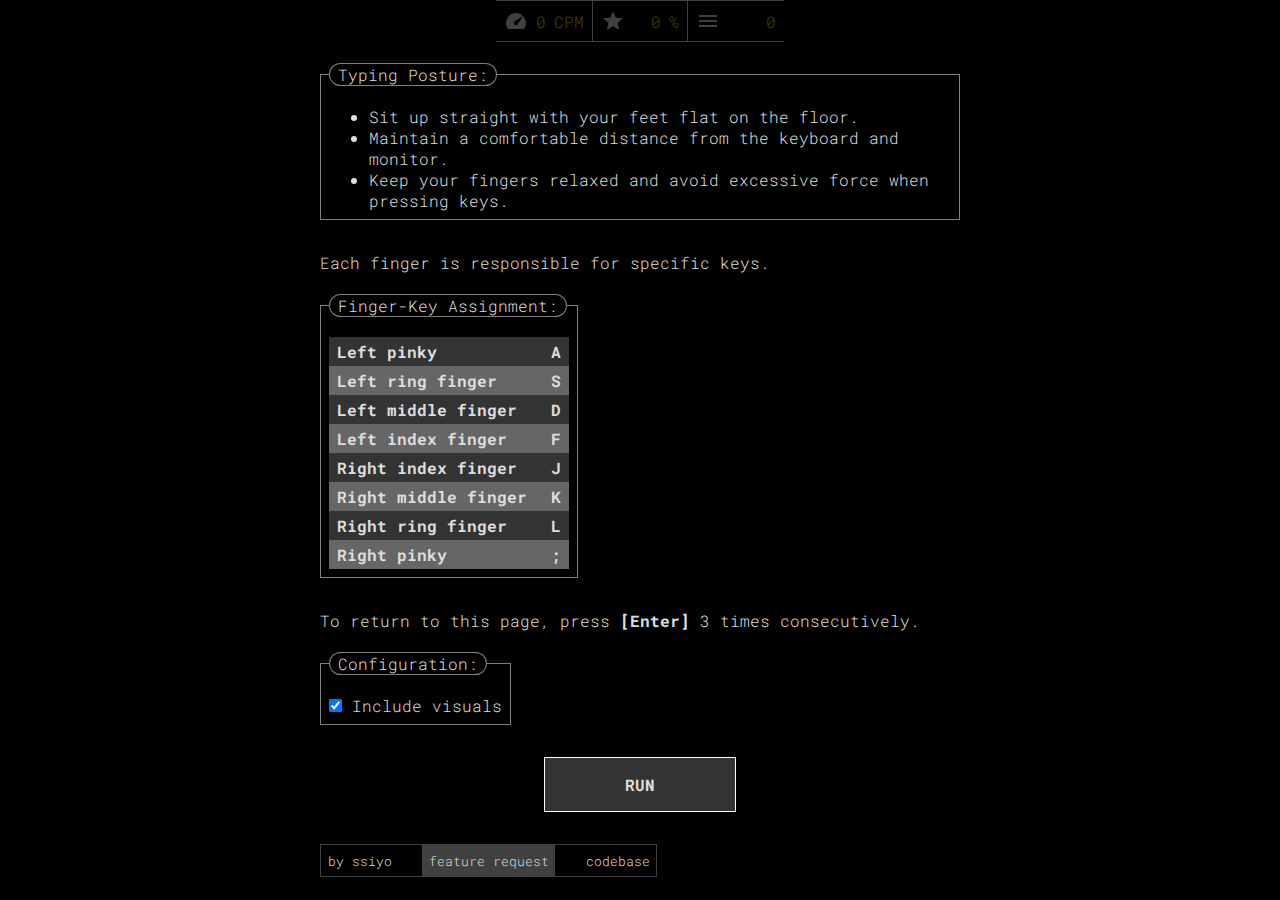
==== commit fdf4a2d0: "'Refactor project: centralized styles, improved JS organization, and adjusted layout'" ====
--- a/index.html
+++ b/index.html
@@ -1,231 +1,242 @@
 <!DOCTYPE html>
 <html>
-    <head>
-        <!-- Google tag (gtag.js) -->
-        <script
-            async
-            src="https://www.googletagmanager.com/gtag/js?id=G-Z5C218RQCH"
-        ></script>
-        <script>
-            window.dataLayer = window.dataLayer || [];
-            function gtag() {
-                dataLayer.push(arguments);
-            }
-            gtag("js", new Date());
-
-            gtag("config", "G-Z5C218RQCH");
-        </script>
-        <!-- END OF Google tag -->
-        <title>Yadan</title>
-        <link rel="icon" type="image/png" href="icon.png" />
-        <link rel="stylesheet" href="font.css" />
-        <link rel="stylesheet" href="style.css" />
-        <style>
-            #best img {
-                opacity: 1;
-            }
-            #best,
-            #best span {
-                color: yellow;
-            }
-            section {
-                border: 1px solid rgba(255, 255, 255, 0.5);
-                padding: 0.5em;
-                margin: 2em 0;
-                width: fit-content;
-                display: flex;
-                flex-direction: column;
-            }
-            section > span:first-child {
-                position: relative;
-                transform: translateY(-1.25em);
-                background-color: black;
-                padding: 0 0.5em;
-                width: fit-content;
-                border: 1px solid rgba(255, 255, 255, 0.5);
-                border-radius: 1em;
-            }
-            table {
-                border-spacing: 0;
-            }
-            td {
-                padding: 0.25em 0.5em;
-                color: inherit;
-                font-weight: bold;
-            }
-            td:nth-child(2) {
-                padding-left: 1em;
-            }
-            tr:nth-child(even) {
-                background-color: rgba(255, 255, 255, 0.4);
-            }
-            tr:nth-child(odd) {
-                background-color: rgba(255, 255, 255, 0.2);
-            }
-
-            button {
-                display: block;
-                margin: 0 auto;
-                padding: 1em 5em;
-                font-size: 100%;
-                font-weight: bold;
-                text-transform: uppercase;
-                border: none;
-
-                background-color: #333;
-                border: 1px solid white;
-
-                cursor: pointer;
-            }
-            button:hover {
-                background-color: white;
-                color: black;
-            }
-
-            #sign {
-                display: flex;
-                align-items: center;
-                gap: 1.5em;
-                border: 1px solid rgba(255, 255, 255, 0.25);
-                width: fit-content;
-                margin-top: 2em;
-            }
-
-            #sign a {
-                padding: 0.5em;
-                font-size: small;
-                text-decoration: none;
-            }
-            #sign a:nth-child(even) {
-                background-color: rgba(255, 255, 255, 0.25);
-            }
-            #sign a:hover {
-                text-decoration: underline;
-            }
-        </style>
-        <link href="app.webmanifest" rel="manifest" />
-    </head>
-
-    <body>
-        <h1 id="best">
-            <span>
-                <img src="svg/speed.svg" />
-                <span><span id="best-speed">0</span> CPM</span>
-            </span>
-            |
-            <span>
-                <img src="svg/grade.svg" />
-                <span> <span id="best-accuracy">0</span>%</span>
-            </span>
-            |
-            <span>
-                <img src="svg/menu.svg" />
-                <span><span id="best-lines-count">0</span></span>
-            </span>
-        </h1>
-        <section>
-            <span>Typing Posture:</span>
-            <ul>
-                <li>Sit up straight with your feet flat on the floor.</li>
-                <li>
-                    Maintain a comfortable distance from the keyboard and
-                    monitor.
-                </li>
-                <li>
-                    Keep your fingers relaxed and avoid excessive force when
-                    pressing keys.
-                </li>
-            </ul>
-        </section>
-
-        <span>Each finger is responsible for specific keys.</span>
-        <section>
-            <span>Finger-Key Assignment:</span>
-            <table>
-                <tr>
-                    <td>Left pinky</td>
-                    <td>A</td>
-                </tr>
-                <tr>
-                    <td>Left ring finger</td>
-                    <td>S</td>
-                </tr>
-                <tr>
-                    <td>Left middle finger</td>
-                    <td>D</td>
-                </tr>
-                <tr>
-                    <td>Left index finger</td>
-                    <td>F</td>
-                </tr>
-                <tr>
-                    <td>Right index finger</td>
-                    <td>J</td>
-                </tr>
-                <tr>
-                    <td>Right middle finger</td>
-                    <td>K</td>
-                </tr>
-                <tr>
-                    <td>Right ring finger</td>
-                    <td>L</td>
-                </tr>
-                <tr>
-                    <td>Right pinky</td>
-                    <td>;</td>
-                </tr>
-            </table>
-        </section>
-
-        <span>
-            To return to this page, press <b>[Enter]</b> 3 times consecutively.
+
+<head>
+    <!-- Google tag (gtag.js) -->
+    <script async src="https://www.googletagmanager.com/gtag/js?id=G-Z5C218RQCH"></script>
+    <script>
+        window.dataLayer = window.dataLayer || [];
+        function gtag() {
+            dataLayer.push(arguments);
+        }
+        gtag("js", new Date());
+
+        gtag("config", "G-Z5C218RQCH");
+    </script>
+    <!-- END OF Google tag -->
+    <title>Yadan</title>
+    <link rel="icon" type="image/png" href="icon.png" />
+    <link rel="stylesheet" href="font.css" />
+    <link rel="stylesheet" href="style.css" />
+    <style>
+        section {
+            border: 1px solid rgba(255, 255, 255, 0.5);
+            padding: 0.5em;
+            margin: 2em 0;
+            width: fit-content;
+            display: flex;
+            flex-direction: column;
+        }
+
+        section>span:first-child {
+            position: relative;
+            transform: translateY(-1.25em);
+            background-color: black;
+            padding: 0 0.5em;
+            width: fit-content;
+            border: 1px solid rgba(255, 255, 255, 0.5);
+            border-radius: 1em;
+        }
+
+        table {
+            border-spacing: 0;
+        }
+
+        td {
+            padding: 0.25em 0.5em;
+            color: inherit;
+            font-weight: bold;
+        }
+
+        td:nth-child(2) {
+            padding-left: 1em;
+        }
+
+        tr:nth-child(even) {
+            background-color: rgba(255, 255, 255, 0.4);
+        }
+
+        tr:nth-child(odd) {
+            background-color: rgba(255, 255, 255, 0.2);
+        }
+
+        button {
+            display: block;
+            margin: 0 auto;
+            padding: 1em 5em;
+            font-size: 100%;
+            font-weight: bold;
+            text-transform: uppercase;
+            border: none;
+
+            background-color: #333;
+            border: 1px solid white;
+
+            cursor: pointer;
+        }
+
+        button:hover {
+            background-color: white;
+            color: black;
+        }
+
+        #sign {
+            display: flex;
+            align-items: center;
+            gap: 1.5em;
+            border: 1px solid rgba(255, 255, 255, 0.25);
+            width: fit-content;
+            margin-top: 2em;
+        }
+
+        #sign a {
+            padding: 0.5em;
+            font-size: small;
+            text-decoration: none;
+        }
+
+        #sign a:nth-child(even) {
+            background-color: rgba(255, 255, 255, 0.25);
+        }
+
+        #sign a:hover {
+            text-decoration: underline;
+        }
+
+        .score-grid {
+            display: grid;
+            grid-template-columns: 1fr 1fr;
+            gap: 0.5em;
+        }
+    </style>
+    <link href="app.webmanifest" rel="manifest" />
+</head>
+
+<body>
+    <div id="scores-container">
+        <span class="hidden" id="current-speed"></span>
+        <span class="hidden" id="current-accuracy"></span>
+        <span class="hidden" id="current-lines-count"></span>
+
+        <span id="best-speed">
+            <img src="svg/speed.svg" />
+            <span class="num"></span>
+            <span>CPM</span>
         </span>
-
-        <section>
-            <span>Configuration:</span>
-            <label for="vfx">
-                <input id="vfx" type="checkbox" checked />
-                Include visuals
-            </label>
-        </section>
-
-        <button onclick="startPractice()">run</button>
-
-        <div id="sign">
-            <a href="https://github.com/ssiyo" target="_blank"> by ssiyo </a>
-            <a href="https://github.com/ssiyo/yadan/issues/new" target="_blank">
-                feature request
-            </a>
-            <a href="https://github.com/ssiyo/yadan" target="_blank">
-                codebase
-            </a>
-        </div>
-
-        <script>
-            function byid(id) {
-                return document.getElementById(id);
-            }
-            function updateBestScore() {
-                // get values from session
-                byid("best-lines-count").textContent =
-                    sessionStorage.getItem("best-lines-count") || 0;
-                byid("best-speed").textContent = Math.floor(
-                    sessionStorage.getItem("best-speed") || 0
-                );
-                byid("best-accuracy").textContent = Math.floor(
-                    (sessionStorage.getItem("best-accuracy") || 0) * 100
-                );
-            }
-            function startPractice() {
-                sessionStorage.setItem(
-                    "include-vfx",
-                    document.getElementById("vfx").checked
-                );
-                location.href = "practice.html";
-            }
-            updateBestScore();
-        </script>
-        <!-- uncomment after editing -->
-        <!-- <script src="register-sw.js"></script> -->
-    </body>
-</html>
+        <span id="best-accuracy">
+            <img src="svg/grade.svg" />
+            <span class="num"></span>
+            <span>%</span>
+        </span>
+        <span id="best-lines-count">
+            <img src="svg/menu.svg" />
+            <span class="num"></span>
+        </span>
+    </div>
+    <section>
+        <span>Typing Posture:</span>
+        <ul>
+            <li>Sit up straight with your feet flat on the floor.</li>
+            <li>
+                Maintain a comfortable distance from the keyboard and
+                monitor.
+            </li>
+            <li>
+                Keep your fingers relaxed and avoid excessive force when
+                pressing keys.
+            </li>
+        </ul>
+    </section>
+
+    <span>Each finger is responsible for specific keys.</span>
+    <section>
+        <span>Finger-Key Assignment:</span>
+        <table>
+            <tr>
+                <td>Left pinky</td>
+                <td>A</td>
+            </tr>
+            <tr>
+                <td>Left ring finger</td>
+                <td>S</td>
+            </tr>
+            <tr>
+                <td>Left middle finger</td>
+                <td>D</td>
+            </tr>
+            <tr>
+                <td>Left index finger</td>
+                <td>F</td>
+            </tr>
+            <tr>
+                <td>Right index finger</td>
+                <td>J</td>
+            </tr>
+            <tr>
+                <td>Right middle finger</td>
+                <td>K</td>
+            </tr>
+            <tr>
+                <td>Right ring finger</td>
+                <td>L</td>
+            </tr>
+            <tr>
+                <td>Right pinky</td>
+                <td>;</td>
+            </tr>
+        </table>
+    </section>
+
+    <span>
+        To return to this page, press <b>[Enter]</b> 3 times consecutively.
+    </span>
+
+    <section>
+        <span>Configuration:</span>
+        <label for="vfx">
+            <input id="vfx" type="checkbox" checked />
+            Include visuals
+        </label>
+    </section>
+
+    <button onclick="startPractice()">run</button>
+
+    <div id="sign">
+        <a href="https://github.com/ssiyo" target="_blank"> by ssiyo </a>
+        <a href="https://github.com/ssiyo/yadan/issues/new" target="_blank">
+            feature request
+        </a>
+        <a href="https://github.com/ssiyo/yadan" target="_blank">
+            codebase
+        </a>
+    </div>
+
+    <script>
+        function byid(id) {
+            return document.getElementById(id);
+        }
+        function updateBestScore() {
+            // get values from session
+            byid("best-lines-count").querySelector(".num").textContent =
+                sessionStorage.getItem("best-lines-count") || 0;
+            byid("best-speed").querySelector(".num").textContent = Math.floor(
+                sessionStorage.getItem("best-speed") || 0
+            );
+            byid("best-accuracy").querySelector(".num").textContent = Math.floor(
+                (sessionStorage.getItem("best-accuracy") || 0) * 100
+            );
+        }
+        function startPractice() {
+            sessionStorage.setItem(
+                "include-vfx",
+                document.getElementById("vfx").checked
+            );
+            location.href = "practice.html";
+        }
+        updateBestScore();
+    </script>
+    <!-- uncomment after editing -->
+    <!-- <script src="register-sw.js"></script> -->
+</body>
+
+</html>--- a/style.css
+++ b/style.css
@@ -71,8 +71,6 @@
 }
 
 .keys-line span {
-    border-radius: 8px;
-
     width: 100%;
     display: flex;
     justify-content: center;
@@ -84,23 +82,23 @@
 }
 
 .pinky {
-    background-color: #700;
+    background-color: #900;
 }
 
 .ring {
-    background-color: #770;
+    background-color: #990;
 }
 
 .middle {
-    background-color: #070;
+    background-color: #090;
 }
 
 .lpointer {
-    background-color: #707;
+    background-color: #909;
 }
 
 .rpointer {
-    background-color: #007;
+    background-color: #009;
 }
 
 span.pinky,
